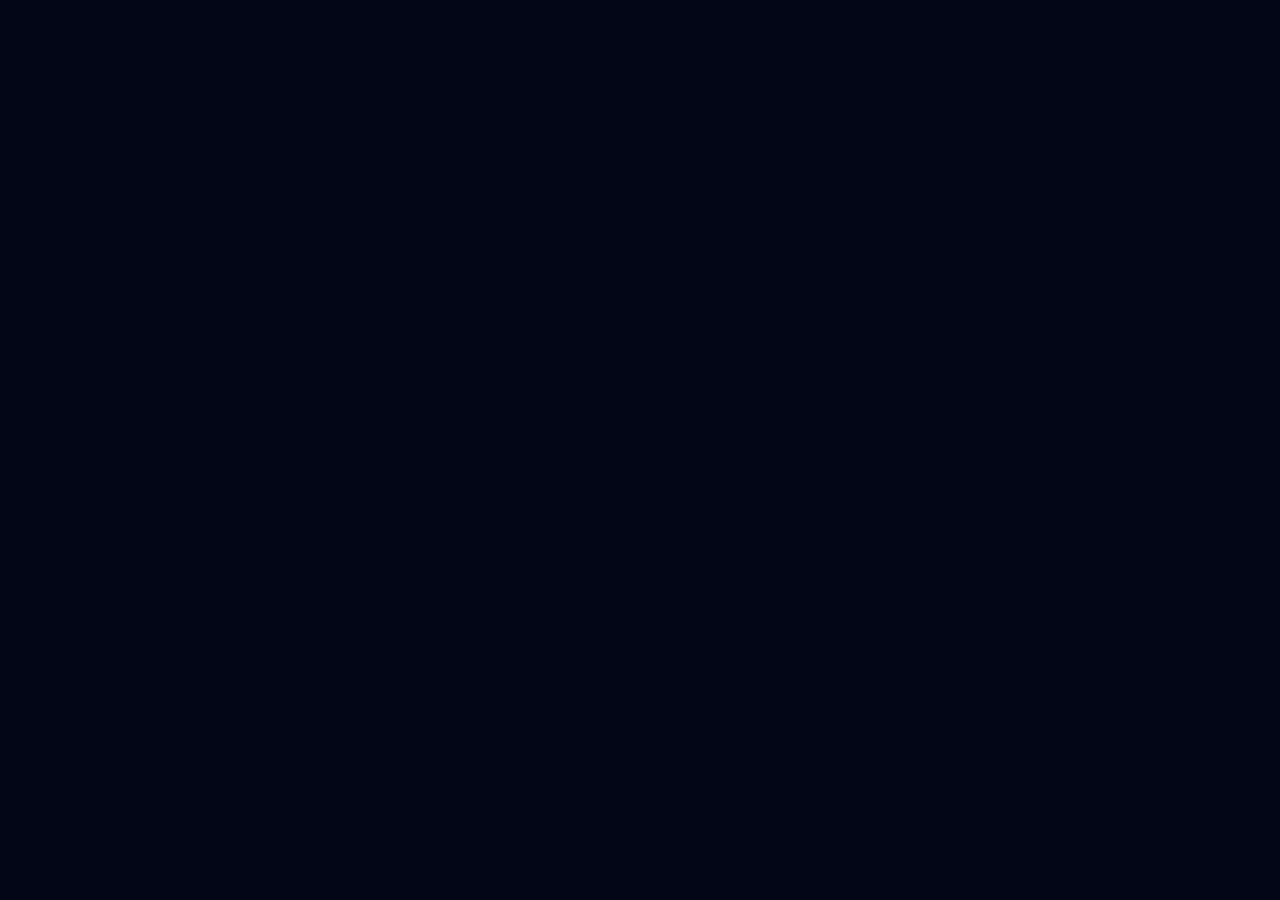
==== index.html @ a7796e21 "Add files via upload" ====
<!doctype html>
<html lang="en">
  <head>
    <meta charset="UTF-8" />
    <link rel="icon" type="image/svg+xml" href="/vite.svg" />
    <meta name="viewport" content="width=device-width, initial-scale=1.0" />
    <title>Aurora Cosmos</title>
    <script type="module" crossorigin src="/assets/main.js"></script>
    <link rel="modulepreload" crossorigin href="/assets/proxy.js">
    <link rel="modulepreload" crossorigin href="/components/Navigation.js">
    <link rel="modulepreload" crossorigin href="/components/AuroraBackground.js">
    <link rel="modulepreload" crossorigin href="/components/Starfield.js">
    <link rel="modulepreload" crossorigin href="/components/Layout.js">
    <link rel="stylesheet" crossorigin href="/assets/main.css">
  </head>
  <body>
    <div id="root"></div>
  </body>
</html>
---- assets/main.css ----
@import"https://fonts.googleapis.com/css2?family=JetBrains+Mono:wght@400;700&family=Plus+Jakarta+Sans:wght@400;500;600;700&family=Space+Grotesk:wght@400;500;600;700&display=swap";@tailwind base;@tailwind components;@tailwind utilities;*,:before,:after{--tw-border-spacing-x: 0;--tw-border-spacing-y: 0;--tw-translate-x: 0;--tw-translate-y: 0;--tw-rotate: 0;--tw-skew-x: 0;--tw-skew-y: 0;--tw-scale-x: 1;--tw-scale-y: 1;--tw-pan-x: ;--tw-pan-y: ;--tw-pinch-zoom: ;--tw-scroll-snap-strictness: proximity;--tw-gradient-from-position: ;--tw-gradient-via-position: ;--tw-gradient-to-position: ;--tw-ordinal: ;--tw-slashed-zero: ;--tw-numeric-figure: ;--tw-numeric-spacing: ;--tw-numeric-fraction: ;--tw-ring-inset: ;--tw-ring-offset-width: 0px;--tw-ring-offset-color: #fff;--tw-ring-color: rgb(59 130 246 / .5);--tw-ring-offset-shadow: 0 0 #0000;--tw-ring-shadow: 0 0 #0000;--tw-shadow: 0 0 #0000;--tw-shadow-colored: 0 0 #0000;--tw-blur: ;--tw-brightness: ;--tw-contrast: ;--tw-grayscale: ;--tw-hue-rotate: ;--tw-invert: ;--tw-saturate: ;--tw-sepia: ;--tw-drop-shadow: ;--tw-backdrop-blur: ;--tw-backdrop-brightness: ;--tw-backdrop-contrast: ;--tw-backdrop-grayscale: ;--tw-backdrop-hue-rotate: ;--tw-backdrop-invert: ;--tw-backdrop-opacity: ;--tw-backdrop-saturate: ;--tw-backdrop-sepia: ;--tw-contain-size: ;--tw-contain-layout: ;--tw-contain-paint: ;--tw-contain-style: }::backdrop{--tw-border-spacing-x: 0;--tw-border-spacing-y: 0;--tw-translate-x: 0;--tw-translate-y: 0;--tw-rotate: 0;--tw-skew-x: 0;--tw-skew-y: 0;--tw-scale-x: 1;--tw-scale-y: 1;--tw-pan-x: ;--tw-pan-y: ;--tw-pinch-zoom: ;--tw-scroll-snap-strictness: proximity;--tw-gradient-from-position: ;--tw-gradient-via-position: ;--tw-gradient-to-position: ;--tw-ordinal: ;--tw-slashed-zero: ;--tw-numeric-figure: ;--tw-numeric-spacing: ;--tw-numeric-fraction: ;--tw-ring-inset: ;--tw-ring-offset-width: 0px;--tw-ring-offset-color: #fff;--tw-ring-color: rgb(59 130 246 / .5);--tw-ring-offset-shadow: 0 0 #0000;--tw-ring-shadow: 0 0 #0000;--tw-shadow: 0 0 #0000;--tw-shadow-colored: 0 0 #0000;--tw-blur: ;--tw-brightness: ;--tw-contrast: ;--tw-grayscale: ;--tw-hue-rotate: ;--tw-invert: ;--tw-saturate: ;--tw-sepia: ;--tw-drop-shadow: ;--tw-backdrop-blur: ;--tw-backdrop-brightness: ;--tw-backdrop-contrast: ;--tw-backdrop-grayscale: ;--tw-backdrop-hue-rotate: ;--tw-backdrop-invert: ;--tw-backdrop-opacity: ;--tw-backdrop-saturate: ;--tw-backdrop-sepia: ;--tw-contain-size: ;--tw-contain-layout: ;--tw-contain-paint: ;--tw-contain-style: }*,:before,:after{box-sizing:border-box;border-width:0;border-style:solid;border-color:#e5e7eb}:before,:after{--tw-content: ""}html,:host{line-height:1.5;-webkit-text-size-adjust:100%;-moz-tab-size:4;-o-tab-size:4;tab-size:4;font-family:Plus Jakarta Sans,sans-serif;font-feature-settings:normal;font-variation-settings:normal;-webkit-tap-highlight-color:transparent}body{margin:0;line-height:inherit}hr{height:0;color:inherit;border-top-width:1px}abbr:where([title]){-webkit-text-decoration:underline dotted;text-decoration:underline dotted}h1,h2,h3,h4,h5,h6{font-size:inherit;font-weight:inherit}a{color:inherit;text-decoration:inherit}b,strong{font-weight:bolder}code,kbd,samp,pre{font-family:JetBrains Mono,monospace;font-feature-settings:normal;font-variation-settings:normal;font-size:1em}small{font-size:80%}sub,sup{font-size:75%;line-height:0;position:relative;vertical-align:baseline}sub{bottom:-.25em}sup{top:-.5em}table{text-indent:0;border-color:inherit;border-collapse:collapse}button,input,optgroup,select,textarea{font-family:inherit;font-feature-settings:inherit;font-variation-settings:inherit;font-size:100%;font-weight:inherit;line-height:inherit;letter-spacing:inherit;color:inherit;margin:0;padding:0}button,select{text-transform:none}button,input:where([type=button]),input:where([type=reset]),input:where([type=submit]){-webkit-appearance:button;background-color:transparent;background-image:none}:-moz-focusring{outline:auto}:-moz-ui-invalid{box-shadow:none}progress{vertical-align:baseline}::-webkit-inner-spin-button,::-webkit-outer-spin-button{height:auto}[type=search]{-webkit-appearance:textfield;outline-offset:-2px}::-webkit-search-decoration{-webkit-appearance:none}::-webkit-file-upload-button{-webkit-appearance:button;font:inherit}summary{display:list-item}blockquote,dl,dd,h1,h2,h3,h4,h5,h6,hr,figure,p,pre{margin:0}fieldset{margin:0;padding:0}legend{padding:0}ol,ul,menu{list-style:none;margin:0;padding:0}dialog{padding:0}textarea{resize:vertical}input::-moz-placeholder,textarea::-moz-placeholder{opacity:1;color:#9ca3af}input::placeholder,textarea::placeholder{opacity:1;color:#9ca3af}button,[role=button]{cursor:pointer}:disabled{cursor:default}img,svg,video,canvas,audio,iframe,embed,object{display:block;vertical-align:middle}img,video{max-width:100%;height:auto}[hidden]:where(:not([hidden=until-found])){display:none}body{overflow-x:hidden;--tw-bg-opacity: 1;background-color:rgb(2 6 23 / var(--tw-bg-opacity, 1));font-family:Plus Jakarta Sans,sans-serif;--tw-text-opacity: 1;color:rgb(226 232 240 / var(--tw-text-opacity, 1))}body *::-moz-selection{background-color:#14b8a64d;--tw-text-opacity: 1;color:rgb(94 234 212 / var(--tw-text-opacity, 1))}body *::selection{background-color:#14b8a64d;--tw-text-opacity: 1;color:rgb(94 234 212 / var(--tw-text-opacity, 1))}body::-moz-selection{background-color:#14b8a64d;--tw-text-opacity: 1;color:rgb(94 234 212 / var(--tw-text-opacity, 1))}body::selection{background-color:#14b8a64d;--tw-text-opacity: 1;color:rgb(94 234 212 / var(--tw-text-opacity, 1))}h1,h2,h3,h4,h5,h6{font-family:Space Grotesk,sans-serif;letter-spacing:-.025em;--tw-text-opacity: 1;color:rgb(255 255 255 / var(--tw-text-opacity, 1))}code,pre{font-family:JetBrains Mono,monospace}.pointer-events-none{pointer-events:none}.pointer-events-auto{pointer-events:auto}.visible{visibility:visible}.fixed{position:fixed}.absolute{position:absolute}.relative{position:relative}.-inset-4{top:-1rem;right:-1rem;bottom:-1rem;left:-1rem}.inset-0{top:0;right:0;bottom:0;left:0}.-left-32{left:-8rem}.-left-\[10\%\]{left:-10%}.-right-\[20\%\]{right:-20%}.-top-\[20\%\]{top:-20%}.bottom-0{bottom:0}.left-0{left:0}.left-1\/2{left:50%}.left-4{left:1rem}.left-8{left:2rem}.left-\[10\%\]{left:10%}.left-\[60\%\]{left:60%}.left-\[80\%\]{left:80%}.right-0{right:0}.top-0{top:0}.top-1\/2{top:50%}.top-4{top:1rem}.top-6{top:1.5rem}.top-8{top:2rem}.top-\[10\%\]{top:10%}.top-\[20\%\]{top:20%}.top-\[40\%\]{top:40%}.z-0{z-index:0}.z-10{z-index:10}.z-20{z-index:20}.z-40{z-index:40}.z-50{z-index:50}.mx-auto{margin-left:auto;margin-right:auto}.mb-1{margin-bottom:.25rem}.mb-10{margin-bottom:2.5rem}.mb-12{margin-bottom:3rem}.mb-16{margin-bottom:4rem}.mb-2{margin-bottom:.5rem}.mb-3{margin-bottom:.75rem}.mb-4{margin-bottom:1rem}.mb-6{margin-bottom:1.5rem}.mb-8{margin-bottom:2rem}.ml-24{margin-left:6rem}.ml-auto{margin-left:auto}.mt-32{margin-top:8rem}.mt-8{margin-top:2rem}.mt-\[-100px\]{margin-top:-100px}.mt-auto{margin-top:auto}.flex{display:flex}.inline-flex{display:inline-flex}.grid{display:grid}.hidden{display:none}.aspect-square{aspect-ratio:1 / 1}.h-1{height:.25rem}.h-1\.5{height:.375rem}.h-10{height:2.5rem}.h-16{height:4rem}.h-2{height:.5rem}.h-24{height:6rem}.h-3{height:.75rem}.h-48{height:12rem}.h-6{height:1.5rem}.h-64{height:16rem}.h-8{height:2rem}.h-\[1px\]{height:1px}.h-\[200\%\]{height:200%}.h-\[40\%\]{height:40%}.h-\[50\%\]{height:50%}.h-\[60\%\]{height:60%}.h-full{height:100%}.h-screen{height:100vh}.min-h-\[80vh\]{min-height:80vh}.min-h-screen{min-height:100vh}.w-0\.5{width:.125rem}.w-1{width:.25rem}.w-1\.5{width:.375rem}.w-1\/3{width:33.333333%}.w-10{width:2.5rem}.w-16{width:4rem}.w-2{width:.5rem}.w-2\/3{width:66.666667%}.w-20{width:5rem}.w-28{width:7rem}.w-3{width:.75rem}.w-32{width:8rem}.w-6{width:1.5rem}.w-64{width:16rem}.w-8{width:2rem}.w-\[100\%\]{width:100%}.w-\[120\%\]{width:120%}.w-\[80\%\]{width:80%}.w-\[calc\(100\%-4rem\)\]{width:calc(100% - 4rem)}.w-full{width:100%}.min-w-\[24px\]{min-width:24px}.max-w-2xl{max-width:42rem}.max-w-3xl{max-width:48rem}.max-w-4xl{max-width:56rem}.max-w-5xl{max-width:64rem}.max-w-6xl{max-width:72rem}.max-w-7xl{max-width:80rem}.max-w-\[900px\]{max-width:900px}.shrink-0{flex-shrink:0}.flex-grow{flex-grow:1}.origin-\[0_150px\]{transform-origin:0 150px}.-translate-x-1\/2{--tw-translate-x: -50%;transform:translate(var(--tw-translate-x),var(--tw-translate-y)) rotate(var(--tw-rotate)) skew(var(--tw-skew-x)) skewY(var(--tw-skew-y)) scaleX(var(--tw-scale-x)) scaleY(var(--tw-scale-y))}.-translate-y-1\/2{--tw-translate-y: -50%;transform:translate(var(--tw-translate-x),var(--tw-translate-y)) rotate(var(--tw-rotate)) skew(var(--tw-skew-x)) skewY(var(--tw-skew-y)) scaleX(var(--tw-scale-x)) scaleY(var(--tw-scale-y))}.-rotate-12{--tw-rotate: -12deg;transform:translate(var(--tw-translate-x),var(--tw-translate-y)) rotate(var(--tw-rotate)) skew(var(--tw-skew-x)) skewY(var(--tw-skew-y)) scaleX(var(--tw-scale-x)) scaleY(var(--tw-scale-y))}.-rotate-6{--tw-rotate: -6deg;transform:translate(var(--tw-translate-x),var(--tw-translate-y)) rotate(var(--tw-rotate)) skew(var(--tw-skew-x)) skewY(var(--tw-skew-y)) scaleX(var(--tw-scale-x)) scaleY(var(--tw-scale-y))}.rotate-1{--tw-rotate: 1deg;transform:translate(var(--tw-translate-x),var(--tw-translate-y)) rotate(var(--tw-rotate)) skew(var(--tw-skew-x)) skewY(var(--tw-skew-y)) scaleX(var(--tw-scale-x)) scaleY(var(--tw-scale-y))}.rotate-12{--tw-rotate: 12deg;transform:translate(var(--tw-translate-x),var(--tw-translate-y)) rotate(var(--tw-rotate)) skew(var(--tw-skew-x)) skewY(var(--tw-skew-y)) scaleX(var(--tw-scale-x)) scaleY(var(--tw-scale-y))}.scale-75{--tw-scale-x: .75;--tw-scale-y: .75;transform:translate(var(--tw-translate-x),var(--tw-translate-y)) rotate(var(--tw-rotate)) skew(var(--tw-skew-x)) skewY(var(--tw-skew-y)) scaleX(var(--tw-scale-x)) scaleY(var(--tw-scale-y))}.scale-y-50{--tw-scale-y: .5;transform:translate(var(--tw-translate-x),var(--tw-translate-y)) rotate(var(--tw-rotate)) skew(var(--tw-skew-x)) skewY(var(--tw-skew-y)) scaleX(var(--tw-scale-x)) scaleY(var(--tw-scale-y))}.transform{transform:translate(var(--tw-translate-x),var(--tw-translate-y)) rotate(var(--tw-rotate)) skew(var(--tw-skew-x)) skewY(var(--tw-skew-y)) scaleX(var(--tw-scale-x)) scaleY(var(--tw-scale-y))}@keyframes orbit{0%{transform:rotate(0) translate(100px) rotate(0)}to{transform:rotate(360deg) translate(100px) rotate(-360deg)}}.animate-orbit{animation:orbit 20s linear infinite}@keyframes pulse{50%{opacity:.5}}.animate-pulse{animation:pulse 2s cubic-bezier(.4,0,.6,1) infinite}@keyframes shooting-star{0%{transform:translate(0) translateY(0) rotate(-45deg);opacity:1}to{transform:translate(-1000px) translateY(1000px) rotate(-45deg);opacity:0}}.animate-shooting-star{animation:shooting-star 3s linear infinite}@keyframes twinkle{0%,to{opacity:.2}50%{opacity:1}}.animate-twinkle{animation:twinkle 4s ease-in-out infinite}.cursor-pointer{cursor:pointer}.resize-none{resize:none}.grid-cols-1{grid-template-columns:repeat(1,minmax(0,1fr))}.grid-cols-2{grid-template-columns:repeat(2,minmax(0,1fr))}.flex-col{flex-direction:column}.flex-wrap{flex-wrap:wrap}.items-start{align-items:flex-start}.items-center{align-items:center}.justify-end{justify-content:flex-end}.justify-center{justify-content:center}.justify-between{justify-content:space-between}.gap-2{gap:.5rem}.gap-4{gap:1rem}.gap-6{gap:1.5rem}.gap-8{gap:2rem}.space-x-1>:not([hidden])~:not([hidden]){--tw-space-x-reverse: 0;margin-right:calc(.25rem * var(--tw-space-x-reverse));margin-left:calc(.25rem * calc(1 - var(--tw-space-x-reverse)))}.space-x-2>:not([hidden])~:not([hidden]){--tw-space-x-reverse: 0;margin-right:calc(.5rem * var(--tw-space-x-reverse));margin-left:calc(.5rem * calc(1 - var(--tw-space-x-reverse)))}.space-x-3>:not([hidden])~:not([hidden]){--tw-space-x-reverse: 0;margin-right:calc(.75rem * var(--tw-space-x-reverse));margin-left:calc(.75rem * calc(1 - var(--tw-space-x-reverse)))}.space-x-4>:not([hidden])~:not([hidden]){--tw-space-x-reverse: 0;margin-right:calc(1rem * var(--tw-space-x-reverse));margin-left:calc(1rem * calc(1 - var(--tw-space-x-reverse)))}.space-y-12>:not([hidden])~:not([hidden]){--tw-space-y-reverse: 0;margin-top:calc(3rem * calc(1 - var(--tw-space-y-reverse)));margin-bottom:calc(3rem * var(--tw-space-y-reverse))}.space-y-2>:not([hidden])~:not([hidden]){--tw-space-y-reverse: 0;margin-top:calc(.5rem * calc(1 - var(--tw-space-y-reverse)));margin-bottom:calc(.5rem * var(--tw-space-y-reverse))}.space-y-4>:not([hidden])~:not([hidden]){--tw-space-y-reverse: 0;margin-top:calc(1rem * calc(1 - var(--tw-space-y-reverse)));margin-bottom:calc(1rem * var(--tw-space-y-reverse))}.space-y-6>:not([hidden])~:not([hidden]){--tw-space-y-reverse: 0;margin-top:calc(1.5rem * calc(1 - var(--tw-space-y-reverse)));margin-bottom:calc(1.5rem * var(--tw-space-y-reverse))}.overflow-hidden{overflow:hidden}.whitespace-nowrap{white-space:nowrap}.rounded{border-radius:.25rem}.rounded-2xl{border-radius:1rem}.rounded-3xl{border-radius:1.5rem}.rounded-full{border-radius:9999px}.rounded-lg{border-radius:.5rem}.rounded-md{border-radius:.375rem}.rounded-sm{border-radius:.125rem}.rounded-xl{border-radius:.75rem}.rounded-r-full{border-top-right-radius:9999px;border-bottom-right-radius:9999px}.border{border-width:1px}.border-2{border-width:2px}.border-4{border-width:4px}.border-x-0{border-left-width:0px;border-right-width:0px}.border-b{border-bottom-width:1px}.border-b-0{border-bottom-width:0px}.border-b-2{border-bottom-width:2px}.border-l-0{border-left-width:0px}.border-l-2{border-left-width:2px}.border-l-4{border-left-width:4px}.border-t{border-top-width:1px}.border-t-0{border-top-width:0px}.border-dashed{border-style:dashed}.border-aurora-green\/20{border-color:#34d39933}.border-aurora-teal{--tw-border-opacity: 1;border-color:rgb(20 184 166 / var(--tw-border-opacity, 1))}.border-aurora-teal\/30{border-color:#14b8a64d}.border-aurora-teal\/50{border-color:#14b8a680}.border-aurora-turquoise{--tw-border-opacity: 1;border-color:rgb(94 234 212 / var(--tw-border-opacity, 1))}.border-aurora-turquoise\/0{border-color:#5eead400}.border-aurora-turquoise\/50{border-color:#5eead480}.border-cosmic-magenta{--tw-border-opacity: 1;border-color:rgb(236 72 153 / var(--tw-border-opacity, 1))}.border-cosmic-magenta\/50{border-color:#ec489980}.border-cosmic-violet{--tw-border-opacity: 1;border-color:rgb(139 92 246 / var(--tw-border-opacity, 1))}.border-cosmic-violet\/20{border-color:#8b5cf633}.border-cosmic-violet\/30{border-color:#8b5cf64d}.border-cosmic-violet\/50{border-color:#8b5cf680}.border-slate-200{--tw-border-opacity: 1;border-color:rgb(226 232 240 / var(--tw-border-opacity, 1))}.border-space-900{--tw-border-opacity: 1;border-color:rgb(2 6 23 / var(--tw-border-opacity, 1))}.border-white\/10{border-color:#ffffff1a}.border-white\/5{border-color:#ffffff0d}.border-l-aurora-turquoise{--tw-border-opacity: 1;border-left-color:rgb(94 234 212 / var(--tw-border-opacity, 1))}.bg-\[\#f8fafc\]{--tw-bg-opacity: 1;background-color:rgb(248 250 252 / var(--tw-bg-opacity, 1))}.bg-aurora-green{--tw-bg-opacity: 1;background-color:rgb(52 211 153 / var(--tw-bg-opacity, 1))}.bg-aurora-green\/10{background-color:#34d3991a}.bg-aurora-green\/5{background-color:#34d3990d}.bg-aurora-teal{--tw-bg-opacity: 1;background-color:rgb(20 184 166 / var(--tw-bg-opacity, 1))}.bg-aurora-teal\/10{background-color:#14b8a61a}.bg-aurora-teal\/20{background-color:#14b8a633}.bg-aurora-teal\/50{background-color:#14b8a680}.bg-aurora-turquoise{--tw-bg-opacity: 1;background-color:rgb(94 234 212 / var(--tw-bg-opacity, 1))}.bg-aurora-turquoise\/10{background-color:#5eead41a}.bg-aurora-turquoise\/20{background-color:#5eead433}.bg-cosmic-magenta{--tw-bg-opacity: 1;background-color:rgb(236 72 153 / var(--tw-bg-opacity, 1))}.bg-cosmic-magenta\/20{background-color:#ec489933}.bg-cosmic-magenta\/50{background-color:#ec489980}.bg-cosmic-violet{--tw-bg-opacity: 1;background-color:rgb(139 92 246 / var(--tw-bg-opacity, 1))}.bg-cosmic-violet\/20{background-color:#8b5cf633}.bg-slate-100{--tw-bg-opacity: 1;background-color:rgb(241 245 249 / var(--tw-bg-opacity, 1))}.bg-space-800\/80{background-color:#060b1fcc}.bg-space-900{--tw-bg-opacity: 1;background-color:rgb(2 6 23 / var(--tw-bg-opacity, 1))}.bg-space-900\/50{background-color:#02061780}.bg-space-900\/80{background-color:#020617cc}.bg-space-900\/95{background-color:#020617f2}.bg-white{--tw-bg-opacity: 1;background-color:rgb(255 255 255 / var(--tw-bg-opacity, 1))}.bg-white\/5{background-color:#ffffff0d}.bg-\[radial-gradient\(ellipse_at_top_right\,_var\(--tw-gradient-stops\)\)\]{background-image:radial-gradient(ellipse at top right,var(--tw-gradient-stops))}.bg-gradient-to-b{background-image:linear-gradient(to bottom,var(--tw-gradient-stops))}.bg-gradient-to-l{background-image:linear-gradient(to left,var(--tw-gradient-stops))}.bg-gradient-to-r{background-image:linear-gradient(to right,var(--tw-gradient-stops))}.bg-gradient-to-t{background-image:linear-gradient(to top,var(--tw-gradient-stops))}.bg-gradient-to-tr{background-image:linear-gradient(to top right,var(--tw-gradient-stops))}.from-aurora-green{--tw-gradient-from: #34d399 var(--tw-gradient-from-position);--tw-gradient-to: rgb(52 211 153 / 0) var(--tw-gradient-to-position);--tw-gradient-stops: var(--tw-gradient-from), var(--tw-gradient-to)}.from-aurora-teal{--tw-gradient-from: #14b8a6 var(--tw-gradient-from-position);--tw-gradient-to: rgb(20 184 166 / 0) var(--tw-gradient-to-position);--tw-gradient-stops: var(--tw-gradient-from), var(--tw-gradient-to)}.from-aurora-turquoise{--tw-gradient-from: #5eead4 var(--tw-gradient-from-position);--tw-gradient-to: rgb(94 234 212 / 0) var(--tw-gradient-to-position);--tw-gradient-stops: var(--tw-gradient-from), var(--tw-gradient-to)}.from-cosmic-magenta{--tw-gradient-from: #ec4899 var(--tw-gradient-from-position);--tw-gradient-to: rgb(236 72 153 / 0) var(--tw-gradient-to-position);--tw-gradient-stops: var(--tw-gradient-from), var(--tw-gradient-to)}.from-cosmic-violet{--tw-gradient-from: #8b5cf6 var(--tw-gradient-from-position);--tw-gradient-to: rgb(139 92 246 / 0) var(--tw-gradient-to-position);--tw-gradient-stops: var(--tw-gradient-from), var(--tw-gradient-to)}.from-space-800{--tw-gradient-from: #060b1f var(--tw-gradient-from-position);--tw-gradient-to: rgb(6 11 31 / 0) var(--tw-gradient-to-position);--tw-gradient-stops: var(--tw-gradient-from), var(--tw-gradient-to)}.from-space-900{--tw-gradient-from: #020617 var(--tw-gradient-from-position);--tw-gradient-to: rgb(2 6 23 / 0) var(--tw-gradient-to-position);--tw-gradient-stops: var(--tw-gradient-from), var(--tw-gradient-to)}.from-transparent{--tw-gradient-from: transparent var(--tw-gradient-from-position);--tw-gradient-to: rgb(0 0 0 / 0) var(--tw-gradient-to-position);--tw-gradient-stops: var(--tw-gradient-from), var(--tw-gradient-to)}.from-white{--tw-gradient-from: #fff var(--tw-gradient-from-position);--tw-gradient-to: rgb(255 255 255 / 0) var(--tw-gradient-to-position);--tw-gradient-stops: var(--tw-gradient-from), var(--tw-gradient-to)}.via-aurora-teal{--tw-gradient-to: rgb(20 184 166 / 0) var(--tw-gradient-to-position);--tw-gradient-stops: var(--tw-gradient-from), #14b8a6 var(--tw-gradient-via-position), var(--tw-gradient-to)}.via-aurora-turquoise{--tw-gradient-to: rgb(94 234 212 / 0) var(--tw-gradient-to-position);--tw-gradient-stops: var(--tw-gradient-from), #5eead4 var(--tw-gradient-via-position), var(--tw-gradient-to)}.via-cosmic-violet{--tw-gradient-to: rgb(139 92 246 / 0) var(--tw-gradient-to-position);--tw-gradient-stops: var(--tw-gradient-from), #8b5cf6 var(--tw-gradient-via-position), var(--tw-gradient-to)}.via-space-900{--tw-gradient-to: rgb(2 6 23 / 0) var(--tw-gradient-to-position);--tw-gradient-stops: var(--tw-gradient-from), #020617 var(--tw-gradient-via-position), var(--tw-gradient-to)}.to-aurora-teal{--tw-gradient-to: #14b8a6 var(--tw-gradient-to-position)}.to-aurora-turquoise{--tw-gradient-to: #5eead4 var(--tw-gradient-to-position)}.to-cosmic-violet{--tw-gradient-to: #8b5cf6 var(--tw-gradient-to-position)}.to-space-900{--tw-gradient-to: #020617 var(--tw-gradient-to-position)}.to-transparent{--tw-gradient-to: transparent var(--tw-gradient-to-position)}.to-white{--tw-gradient-to: #fff var(--tw-gradient-to-position)}.bg-clip-text{-webkit-background-clip:text;background-clip:text}.object-cover{-o-object-fit:cover;object-fit:cover}.p-2{padding:.5rem}.p-4{padding:1rem}.p-6{padding:1.5rem}.p-8{padding:2rem}.px-2{padding-left:.5rem;padding-right:.5rem}.px-3{padding-left:.75rem;padding-right:.75rem}.px-4{padding-left:1rem;padding-right:1rem}.px-6{padding-left:1.5rem;padding-right:1.5rem}.px-8{padding-left:2rem;padding-right:2rem}.py-1{padding-top:.25rem;padding-bottom:.25rem}.py-1\.5{padding-top:.375rem;padding-bottom:.375rem}.py-12{padding-top:3rem;padding-bottom:3rem}.py-2{padding-top:.5rem;padding-bottom:.5rem}.py-3{padding-top:.75rem;padding-bottom:.75rem}.py-4{padding-top:1rem;padding-bottom:1rem}.pb-4{padding-bottom:1rem}.pl-4{padding-left:1rem}.pr-8{padding-right:2rem}.pt-16{padding-top:4rem}.pt-24{padding-top:6rem}.pt-4{padding-top:1rem}.pt-8{padding-top:2rem}.text-left{text-align:left}.text-center{text-align:center}.text-right{text-align:right}.font-display{font-family:Space Grotesk,sans-serif}.font-mono{font-family:JetBrains Mono,monospace}.font-serif{font-family:ui-serif,Georgia,Cambria,Times New Roman,Times,serif}.text-2xl{font-size:1.5rem;line-height:2rem}.text-3xl{font-size:1.875rem;line-height:2.25rem}.text-4xl{font-size:2.25rem;line-height:2.5rem}.text-5xl{font-size:3rem;line-height:1}.text-\[10px\]{font-size:10px}.text-lg{font-size:1.125rem;line-height:1.75rem}.text-sm{font-size:.875rem;line-height:1.25rem}.text-xl{font-size:1.25rem;line-height:1.75rem}.text-xs{font-size:.75rem;line-height:1rem}.font-bold{font-weight:700}.font-light{font-weight:300}.font-medium{font-weight:500}.uppercase{text-transform:uppercase}.leading-relaxed{line-height:1.625}.tracking-wider{letter-spacing:.05em}.tracking-widest{letter-spacing:.1em}.text-aurora-green{--tw-text-opacity: 1;color:rgb(52 211 153 / var(--tw-text-opacity, 1))}.text-aurora-teal{--tw-text-opacity: 1;color:rgb(20 184 166 / var(--tw-text-opacity, 1))}.text-aurora-turquoise{--tw-text-opacity: 1;color:rgb(94 234 212 / var(--tw-text-opacity, 1))}.text-cosmic-magenta{--tw-text-opacity: 1;color:rgb(236 72 153 / var(--tw-text-opacity, 1))}.text-cosmic-violet{--tw-text-opacity: 1;color:rgb(139 92 246 / var(--tw-text-opacity, 1))}.text-slate-200{--tw-text-opacity: 1;color:rgb(226 232 240 / var(--tw-text-opacity, 1))}.text-slate-300{--tw-text-opacity: 1;color:rgb(203 213 225 / var(--tw-text-opacity, 1))}.text-slate-400{--tw-text-opacity: 1;color:rgb(148 163 184 / var(--tw-text-opacity, 1))}.text-slate-500{--tw-text-opacity: 1;color:rgb(100 116 139 / var(--tw-text-opacity, 1))}.text-slate-600{--tw-text-opacity: 1;color:rgb(71 85 105 / var(--tw-text-opacity, 1))}.text-slate-800{--tw-text-opacity: 1;color:rgb(30 41 59 / var(--tw-text-opacity, 1))}.text-slate-900{--tw-text-opacity: 1;color:rgb(15 23 42 / var(--tw-text-opacity, 1))}.text-space-900{--tw-text-opacity: 1;color:rgb(2 6 23 / var(--tw-text-opacity, 1))}.text-transparent{color:transparent}.text-white{--tw-text-opacity: 1;color:rgb(255 255 255 / var(--tw-text-opacity, 1))}.opacity-0{opacity:0}.opacity-20{opacity:.2}.opacity-30{opacity:.3}.opacity-40{opacity:.4}.opacity-50{opacity:.5}.opacity-60{opacity:.6}.opacity-80{opacity:.8}.mix-blend-screen{mix-blend-mode:screen}.shadow{--tw-shadow: 0 1px 3px 0 rgb(0 0 0 / .1), 0 1px 2px -1px rgb(0 0 0 / .1);--tw-shadow-colored: 0 1px 3px 0 var(--tw-shadow-color), 0 1px 2px -1px var(--tw-shadow-color);box-shadow:var(--tw-ring-offset-shadow, 0 0 #0000),var(--tw-ring-shadow, 0 0 #0000),var(--tw-shadow)}.shadow-\[0_0_10px_\#5eead4\]{--tw-shadow: 0 0 10px #5eead4;--tw-shadow-colored: 0 0 10px var(--tw-shadow-color);box-shadow:var(--tw-ring-offset-shadow, 0 0 #0000),var(--tw-ring-shadow, 0 0 #0000),var(--tw-shadow)}.shadow-\[0_0_10px_2px_\#5eead4\]{--tw-shadow: 0 0 10px 2px #5eead4;--tw-shadow-colored: 0 0 10px 2px var(--tw-shadow-color);box-shadow:var(--tw-ring-offset-shadow, 0 0 #0000),var(--tw-ring-shadow, 0 0 #0000),var(--tw-shadow)}.shadow-\[0_0_10px_2px_white\]{--tw-shadow: 0 0 10px 2px white;--tw-shadow-colored: 0 0 10px 2px var(--tw-shadow-color);box-shadow:var(--tw-ring-offset-shadow, 0 0 #0000),var(--tw-ring-shadow, 0 0 #0000),var(--tw-shadow)}.shadow-\[0_0_20px_rgba\(0\,0\,0\,0\.5\)\]{--tw-shadow: 0 0 20px rgba(0,0,0,.5);--tw-shadow-colored: 0 0 20px var(--tw-shadow-color);box-shadow:var(--tw-ring-offset-shadow, 0 0 #0000),var(--tw-ring-shadow, 0 0 #0000),var(--tw-shadow)}.shadow-\[0_0_50px_rgba\(94\,234\,212\,0\.8\)\]{--tw-shadow: 0 0 50px rgba(94,234,212,.8);--tw-shadow-colored: 0 0 50px var(--tw-shadow-color);box-shadow:var(--tw-ring-offset-shadow, 0 0 #0000),var(--tw-ring-shadow, 0 0 #0000),var(--tw-shadow)}.shadow-xl{--tw-shadow: 0 20px 25px -5px rgb(0 0 0 / .1), 0 8px 10px -6px rgb(0 0 0 / .1);--tw-shadow-colored: 0 20px 25px -5px var(--tw-shadow-color), 0 8px 10px -6px var(--tw-shadow-color);box-shadow:var(--tw-ring-offset-shadow, 0 0 #0000),var(--tw-ring-shadow, 0 0 #0000),var(--tw-shadow)}.ring{--tw-ring-offset-shadow: var(--tw-ring-inset) 0 0 0 var(--tw-ring-offset-width) var(--tw-ring-offset-color);--tw-ring-shadow: var(--tw-ring-inset) 0 0 0 calc(3px + var(--tw-ring-offset-width)) var(--tw-ring-color);box-shadow:var(--tw-ring-offset-shadow),var(--tw-ring-shadow),var(--tw-shadow, 0 0 #0000)}.blur{--tw-blur: blur(8px);filter:var(--tw-blur) var(--tw-brightness) var(--tw-contrast) var(--tw-grayscale) var(--tw-hue-rotate) var(--tw-invert) var(--tw-saturate) var(--tw-sepia) var(--tw-drop-shadow)}.blur-\[100px\]{--tw-blur: blur(100px);filter:var(--tw-blur) var(--tw-brightness) var(--tw-contrast) var(--tw-grayscale) var(--tw-hue-rotate) var(--tw-invert) var(--tw-saturate) var(--tw-sepia) var(--tw-drop-shadow)}.blur-\[120px\]{--tw-blur: blur(120px);filter:var(--tw-blur) var(--tw-brightness) var(--tw-contrast) var(--tw-grayscale) var(--tw-hue-rotate) var(--tw-invert) var(--tw-saturate) var(--tw-sepia) var(--tw-drop-shadow)}.blur-\[80px\]{--tw-blur: blur(80px);filter:var(--tw-blur) var(--tw-brightness) var(--tw-contrast) var(--tw-grayscale) var(--tw-hue-rotate) var(--tw-invert) var(--tw-saturate) var(--tw-sepia) var(--tw-drop-shadow)}.blur-\[90px\]{--tw-blur: blur(90px);filter:var(--tw-blur) var(--tw-brightness) var(--tw-contrast) var(--tw-grayscale) var(--tw-hue-rotate) var(--tw-invert) var(--tw-saturate) var(--tw-sepia) var(--tw-drop-shadow)}.drop-shadow-\[0_0_8px_rgba\(94\,234\,212\,0\.8\)\]{--tw-drop-shadow: drop-shadow(0 0 8px rgba(94,234,212,.8));filter:var(--tw-blur) var(--tw-brightness) var(--tw-contrast) var(--tw-grayscale) var(--tw-hue-rotate) var(--tw-invert) var(--tw-saturate) var(--tw-sepia) var(--tw-drop-shadow)}.filter{filter:var(--tw-blur) var(--tw-brightness) var(--tw-contrast) var(--tw-grayscale) var(--tw-hue-rotate) var(--tw-invert) var(--tw-saturate) var(--tw-sepia) var(--tw-drop-shadow)}.backdrop-blur-md{--tw-backdrop-blur: blur(12px);-webkit-backdrop-filter:var(--tw-backdrop-blur) var(--tw-backdrop-brightness) var(--tw-backdrop-contrast) var(--tw-backdrop-grayscale) var(--tw-backdrop-hue-rotate) var(--tw-backdrop-invert) var(--tw-backdrop-opacity) var(--tw-backdrop-saturate) var(--tw-backdrop-sepia);backdrop-filter:var(--tw-backdrop-blur) var(--tw-backdrop-brightness) var(--tw-backdrop-contrast) var(--tw-backdrop-grayscale) var(--tw-backdrop-hue-rotate) var(--tw-backdrop-invert) var(--tw-backdrop-opacity) var(--tw-backdrop-saturate) var(--tw-backdrop-sepia)}.backdrop-blur-sm{--tw-backdrop-blur: blur(4px);-webkit-backdrop-filter:var(--tw-backdrop-blur) var(--tw-backdrop-brightness) var(--tw-backdrop-contrast) var(--tw-backdrop-grayscale) var(--tw-backdrop-hue-rotate) var(--tw-backdrop-invert) var(--tw-backdrop-opacity) var(--tw-backdrop-saturate) var(--tw-backdrop-sepia);backdrop-filter:var(--tw-backdrop-blur) var(--tw-backdrop-brightness) var(--tw-backdrop-contrast) var(--tw-backdrop-grayscale) var(--tw-backdrop-hue-rotate) var(--tw-backdrop-invert) var(--tw-backdrop-opacity) var(--tw-backdrop-saturate) var(--tw-backdrop-sepia)}.backdrop-blur-xl{--tw-backdrop-blur: blur(24px);-webkit-backdrop-filter:var(--tw-backdrop-blur) var(--tw-backdrop-brightness) var(--tw-backdrop-contrast) var(--tw-backdrop-grayscale) var(--tw-backdrop-hue-rotate) var(--tw-backdrop-invert) var(--tw-backdrop-opacity) var(--tw-backdrop-saturate) var(--tw-backdrop-sepia);backdrop-filter:var(--tw-backdrop-blur) var(--tw-backdrop-brightness) var(--tw-backdrop-contrast) var(--tw-backdrop-grayscale) var(--tw-backdrop-hue-rotate) var(--tw-backdrop-invert) var(--tw-backdrop-opacity) var(--tw-backdrop-saturate) var(--tw-backdrop-sepia)}.transition{transition-property:color,background-color,border-color,text-decoration-color,fill,stroke,opacity,box-shadow,transform,filter,backdrop-filter;transition-timing-function:cubic-bezier(.4,0,.2,1);transition-duration:.15s}.transition-all{transition-property:all;transition-timing-function:cubic-bezier(.4,0,.2,1);transition-duration:.15s}.transition-colors{transition-property:color,background-color,border-color,text-decoration-color,fill,stroke;transition-timing-function:cubic-bezier(.4,0,.2,1);transition-duration:.15s}.transition-opacity{transition-property:opacity;transition-timing-function:cubic-bezier(.4,0,.2,1);transition-duration:.15s}.transition-transform{transition-property:transform;transition-timing-function:cubic-bezier(.4,0,.2,1);transition-duration:.15s}.duration-200{transition-duration:.2s}.duration-300{transition-duration:.3s}.duration-500{transition-duration:.5s}.duration-700{transition-duration:.7s}.box-glow{box-shadow:0 0 30px #14b8a633}.glass-panel{border-width:1px;border-color:#ffffff1a;background-color:#060b1f66;--tw-backdrop-blur: blur(12px);-webkit-backdrop-filter:var(--tw-backdrop-blur) var(--tw-backdrop-brightness) var(--tw-backdrop-contrast) var(--tw-backdrop-grayscale) var(--tw-backdrop-hue-rotate) var(--tw-backdrop-invert) var(--tw-backdrop-opacity) var(--tw-backdrop-saturate) var(--tw-backdrop-sepia);backdrop-filter:var(--tw-backdrop-blur) var(--tw-backdrop-brightness) var(--tw-backdrop-contrast) var(--tw-backdrop-grayscale) var(--tw-backdrop-hue-rotate) var(--tw-backdrop-invert) var(--tw-backdrop-opacity) var(--tw-backdrop-saturate) var(--tw-backdrop-sepia)}::-webkit-scrollbar{width:8px}::-webkit-scrollbar-track{--tw-bg-opacity: 1;background-color:rgb(2 6 23 / var(--tw-bg-opacity, 1))}::-webkit-scrollbar-thumb{border-radius:9999px;background-color:#14b8a680;-webkit-transition-property:color,background-color,border-color,text-decoration-color,fill,stroke;transition-property:color,background-color,border-color,text-decoration-color,fill,stroke;transition-timing-function:cubic-bezier(.4,0,.2,1);transition-duration:.15s}::-webkit-scrollbar-thumb:hover{background-color:#5eead4cc}.selection\:bg-aurora-teal\/30 *::-moz-selection{background-color:#14b8a64d}.selection\:bg-aurora-teal\/30 *::selection{background-color:#14b8a64d}.selection\:text-aurora-turquoise *::-moz-selection{--tw-text-opacity: 1;color:rgb(94 234 212 / var(--tw-text-opacity, 1))}.selection\:text-aurora-turquoise *::selection{--tw-text-opacity: 1;color:rgb(94 234 212 / var(--tw-text-opacity, 1))}.selection\:bg-aurora-teal\/30::-moz-selection{background-color:#14b8a64d}.selection\:bg-aurora-teal\/30::selection{background-color:#14b8a64d}.selection\:text-aurora-turquoise::-moz-selection{--tw-text-opacity: 1;color:rgb(94 234 212 / var(--tw-text-opacity, 1))}.selection\:text-aurora-turquoise::selection{--tw-text-opacity: 1;color:rgb(94 234 212 / var(--tw-text-opacity, 1))}.before\:absolute:before{content:var(--tw-content);position:absolute}.before\:inset-0:before{content:var(--tw-content);top:0;right:0;bottom:0;left:0}.before\:ml-5:before{content:var(--tw-content);margin-left:1.25rem}.before\:h-full:before{content:var(--tw-content);height:100%}.before\:w-0\.5:before{content:var(--tw-content);width:.125rem}.before\:-translate-x-px:before{content:var(--tw-content);--tw-translate-x: -1px;transform:translate(var(--tw-translate-x),var(--tw-translate-y)) rotate(var(--tw-rotate)) skew(var(--tw-skew-x)) skewY(var(--tw-skew-y)) scaleX(var(--tw-scale-x)) scaleY(var(--tw-scale-y))}.before\:bg-gradient-to-b:before{content:var(--tw-content);background-image:linear-gradient(to bottom,var(--tw-gradient-stops))}.before\:from-aurora-green:before{content:var(--tw-content);--tw-gradient-from: #34d399 var(--tw-gradient-from-position);--tw-gradient-to: rgb(52 211 153 / 0) var(--tw-gradient-to-position);--tw-gradient-stops: var(--tw-gradient-from), var(--tw-gradient-to)}.before\:to-transparent:before{content:var(--tw-content);--tw-gradient-to: transparent var(--tw-gradient-to-position)}.hover\:w-64:hover{width:16rem}.hover\:rotate-0:hover{--tw-rotate: 0deg;transform:translate(var(--tw-translate-x),var(--tw-translate-y)) rotate(var(--tw-rotate)) skew(var(--tw-skew-x)) skewY(var(--tw-skew-y)) scaleX(var(--tw-scale-x)) scaleY(var(--tw-scale-y))}.hover\:scale-110:hover{--tw-scale-x: 1.1;--tw-scale-y: 1.1;transform:translate(var(--tw-translate-x),var(--tw-translate-y)) rotate(var(--tw-rotate)) skew(var(--tw-skew-x)) skewY(var(--tw-skew-y)) scaleX(var(--tw-scale-x)) scaleY(var(--tw-scale-y))}.hover\:border-aurora-turquoise\/50:hover{border-color:#5eead480}.hover\:border-cosmic-magenta\/50:hover{border-color:#ec489980}.hover\:border-cosmic-violet\/50:hover{border-color:#8b5cf680}.hover\:bg-white\/10:hover{background-color:#ffffff1a}.hover\:bg-white\/5:hover{background-color:#ffffff0d}.hover\:text-white:hover{--tw-text-opacity: 1;color:rgb(255 255 255 / var(--tw-text-opacity, 1))}.hover\:shadow-\[0_0_20px_rgba\(20\,184\,166\,0\.4\)\]:hover{--tw-shadow: 0 0 20px rgba(20,184,166,.4);--tw-shadow-colored: 0 0 20px var(--tw-shadow-color);box-shadow:var(--tw-ring-offset-shadow, 0 0 #0000),var(--tw-ring-shadow, 0 0 #0000),var(--tw-shadow)}.focus\:border-aurora-turquoise:focus{--tw-border-opacity: 1;border-color:rgb(94 234 212 / var(--tw-border-opacity, 1))}.focus\:outline-none:focus{outline:2px solid transparent;outline-offset:2px}.focus\:ring-1:focus{--tw-ring-offset-shadow: var(--tw-ring-inset) 0 0 0 var(--tw-ring-offset-width) var(--tw-ring-offset-color);--tw-ring-shadow: var(--tw-ring-inset) 0 0 0 calc(1px + var(--tw-ring-offset-width)) var(--tw-ring-color);box-shadow:var(--tw-ring-offset-shadow),var(--tw-ring-shadow),var(--tw-shadow, 0 0 #0000)}.focus\:ring-aurora-turquoise:focus{--tw-ring-opacity: 1;--tw-ring-color: rgb(94 234 212 / var(--tw-ring-opacity, 1))}.group:hover .group-hover\:translate-x-1{--tw-translate-x: .25rem;transform:translate(var(--tw-translate-x),var(--tw-translate-y)) rotate(var(--tw-rotate)) skew(var(--tw-skew-x)) skewY(var(--tw-skew-y)) scaleX(var(--tw-scale-x)) scaleY(var(--tw-scale-y))}.group:hover .group-hover\:scale-110{--tw-scale-x: 1.1;--tw-scale-y: 1.1;transform:translate(var(--tw-translate-x),var(--tw-translate-y)) rotate(var(--tw-rotate)) skew(var(--tw-skew-x)) skewY(var(--tw-skew-y)) scaleX(var(--tw-scale-x)) scaleY(var(--tw-scale-y))}.group:hover .group-hover\:items-start{align-items:flex-start}.group:hover .group-hover\:justify-start{justify-content:flex-start}.group:hover .group-hover\:border-aurora-turquoise\/30{border-color:#5eead44d}.group:hover .group-hover\:border-aurora-turquoise\/50{border-color:#5eead480}.group:hover .group-hover\:text-aurora-turquoise{--tw-text-opacity: 1;color:rgb(94 234 212 / var(--tw-text-opacity, 1))}.group:hover .group-hover\:text-cosmic-magenta{--tw-text-opacity: 1;color:rgb(236 72 153 / var(--tw-text-opacity, 1))}.group:hover .group-hover\:text-cosmic-violet{--tw-text-opacity: 1;color:rgb(139 92 246 / var(--tw-text-opacity, 1))}.group:hover .group-hover\:opacity-100{opacity:1}.group:hover .group-hover\:opacity-40{opacity:.4}.group:hover .group-hover\:text-glow{text-shadow:0 0 20px rgba(94,234,212,.5)}@media (min-width: 640px){.sm\:h-64{height:16rem}.sm\:flex-row{flex-direction:row}.sm\:text-2xl{font-size:1.5rem;line-height:2rem}.sm\:text-7xl{font-size:4.5rem;line-height:1}}@media (min-width: 768px){.md\:left-1\/2{left:50%}.md\:order-1{order:1}.md\:ml-0{margin-left:0}.md\:mt-0{margin-top:0}.md\:w-1\/2{width:50%}.md\:w-\[calc\(50\%-2\.5rem\)\]{width:calc(50% - 2.5rem)}.md\:-translate-x-1\/2{--tw-translate-x: -50%;transform:translate(var(--tw-translate-x),var(--tw-translate-y)) rotate(var(--tw-rotate)) skew(var(--tw-skew-x)) skewY(var(--tw-skew-y)) scaleX(var(--tw-scale-x)) scaleY(var(--tw-scale-y))}.md\:scale-100{--tw-scale-x: 1;--tw-scale-y: 1;transform:translate(var(--tw-translate-x),var(--tw-translate-y)) rotate(var(--tw-rotate)) skew(var(--tw-skew-x)) skewY(var(--tw-skew-y)) scaleX(var(--tw-scale-x)) scaleY(var(--tw-scale-y))}.md\:grid-cols-2{grid-template-columns:repeat(2,minmax(0,1fr))}.md\:grid-cols-4{grid-template-columns:repeat(4,minmax(0,1fr))}.md\:flex-row{flex-direction:row}.md\:flex-row-reverse{flex-direction:row-reverse}.md\:items-center{align-items:center}.md\:justify-normal{justify-content:normal}.md\:space-y-24>:not([hidden])~:not([hidden]){--tw-space-y-reverse: 0;margin-top:calc(6rem * calc(1 - var(--tw-space-y-reverse)));margin-bottom:calc(6rem * var(--tw-space-y-reverse))}.md\:overflow-visible{overflow:visible}.md\:p-12{padding:3rem}.md\:p-8{padding:2rem}.md\:pl-16{padding-left:4rem}.md\:pr-16{padding-right:4rem}.md\:text-right{text-align:right}.md\:text-4xl{font-size:2.25rem;line-height:2.5rem}.md\:text-5xl{font-size:3rem;line-height:1}.md\:before\:mx-auto:before{content:var(--tw-content);margin-left:auto;margin-right:auto}.md\:before\:translate-x-0:before{content:var(--tw-content);--tw-translate-x: 0px;transform:translate(var(--tw-translate-x),var(--tw-translate-y)) rotate(var(--tw-rotate)) skew(var(--tw-skew-x)) skewY(var(--tw-skew-y)) scaleX(var(--tw-scale-x)) scaleY(var(--tw-scale-y))}.md\:odd\:flex-row-reverse:nth-child(odd){flex-direction:row-reverse}.group:nth-child(odd) .md\:group-odd\:-translate-x-1\/2{--tw-translate-x: -50%;transform:translate(var(--tw-translate-x),var(--tw-translate-y)) rotate(var(--tw-rotate)) skew(var(--tw-skew-x)) skewY(var(--tw-skew-y)) scaleX(var(--tw-scale-x)) scaleY(var(--tw-scale-y))}.group:nth-child(2n) .md\:group-even\:translate-x-1\/2{--tw-translate-x: 50%;transform:translate(var(--tw-translate-x),var(--tw-translate-y)) rotate(var(--tw-rotate)) skew(var(--tw-skew-x)) skewY(var(--tw-skew-y)) scaleX(var(--tw-scale-x)) scaleY(var(--tw-scale-y))}}@media (min-width: 1024px){.lg\:col-span-2{grid-column:span 2 / span 2}.lg\:block{display:block}.lg\:flex{display:flex}.lg\:hidden{display:none}.lg\:grid-cols-3{grid-template-columns:repeat(3,minmax(0,1fr))}.lg\:pl-20{padding-left:5rem}.lg\:pt-0{padding-top:0}}
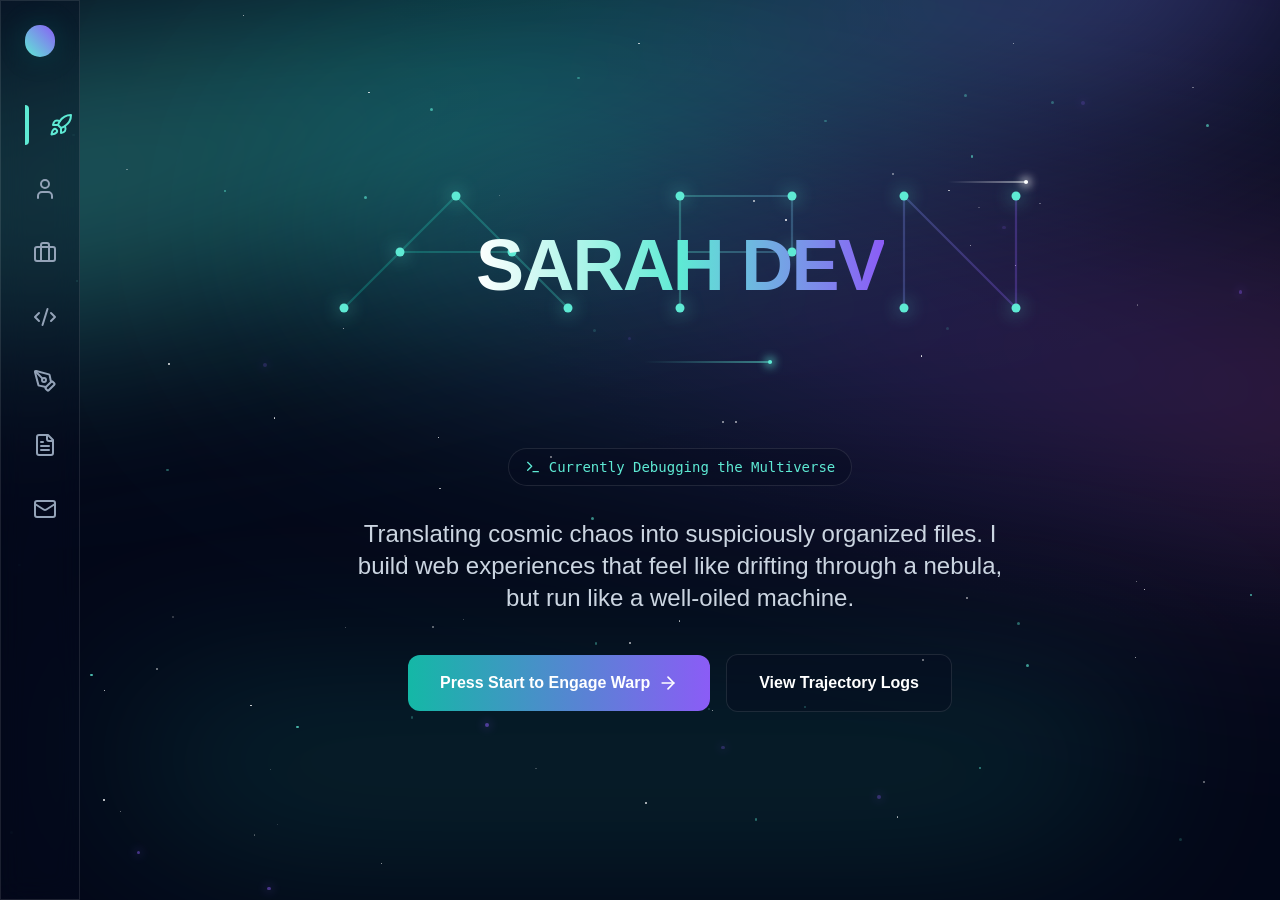
==== commit ac16843d: "Add files via upload" ====
--- a/index.html
+++ b/index.html
@@ -4,15 +4,28 @@
     <meta charset="UTF-8" />
     <link rel="icon" type="image/svg+xml" href="/vite.svg" />
     <meta name="viewport" content="width=device-width, initial-scale=1.0" />
-    <title>Aurora Cosmos</title>
-    <script type="module" crossorigin src="/assets/main.js"></script>
-    <link rel="modulepreload" crossorigin href="/assets/proxy.js">
-    <link rel="modulepreload" crossorigin href="/components/Navigation.js">
-    <link rel="modulepreload" crossorigin href="/components/AuroraBackground.js">
-    <link rel="modulepreload" crossorigin href="/components/Starfield.js">
-    <link rel="modulepreload" crossorigin href="/components/Layout.js">
-    <link rel="stylesheet" crossorigin href="/assets/main.css">
-  </head>
+    <title>Home | aurora-cosmos</title>
+    <script type="module" crossorigin src="./assets/main.js"></script>
+    <link rel="modulepreload" crossorigin href="./useScreenInit.js">
+    <link rel="modulepreload" crossorigin href="./assets/proxy.js">
+    <link rel="modulepreload" crossorigin href="./components/Navigation.js">
+    <link rel="modulepreload" crossorigin href="./components/AuroraBackground.js">
+    <link rel="modulepreload" crossorigin href="./components/Starfield.js">
+    <link rel="stylesheet" crossorigin href="./assets/main.css">
+    <script>
+  window.__STATIC_PAGE_ROUTE__ = "/";
+
+  (function () {
+    if (!window.location.hash || window.location.hash === "#") {
+      window.location.replace(
+        window.location.pathname +
+        window.location.search +
+        "#/"
+      );
+    }
+  })();
+</script>
+</head>
   <body>
     <div id="root"></div>
   </body>
